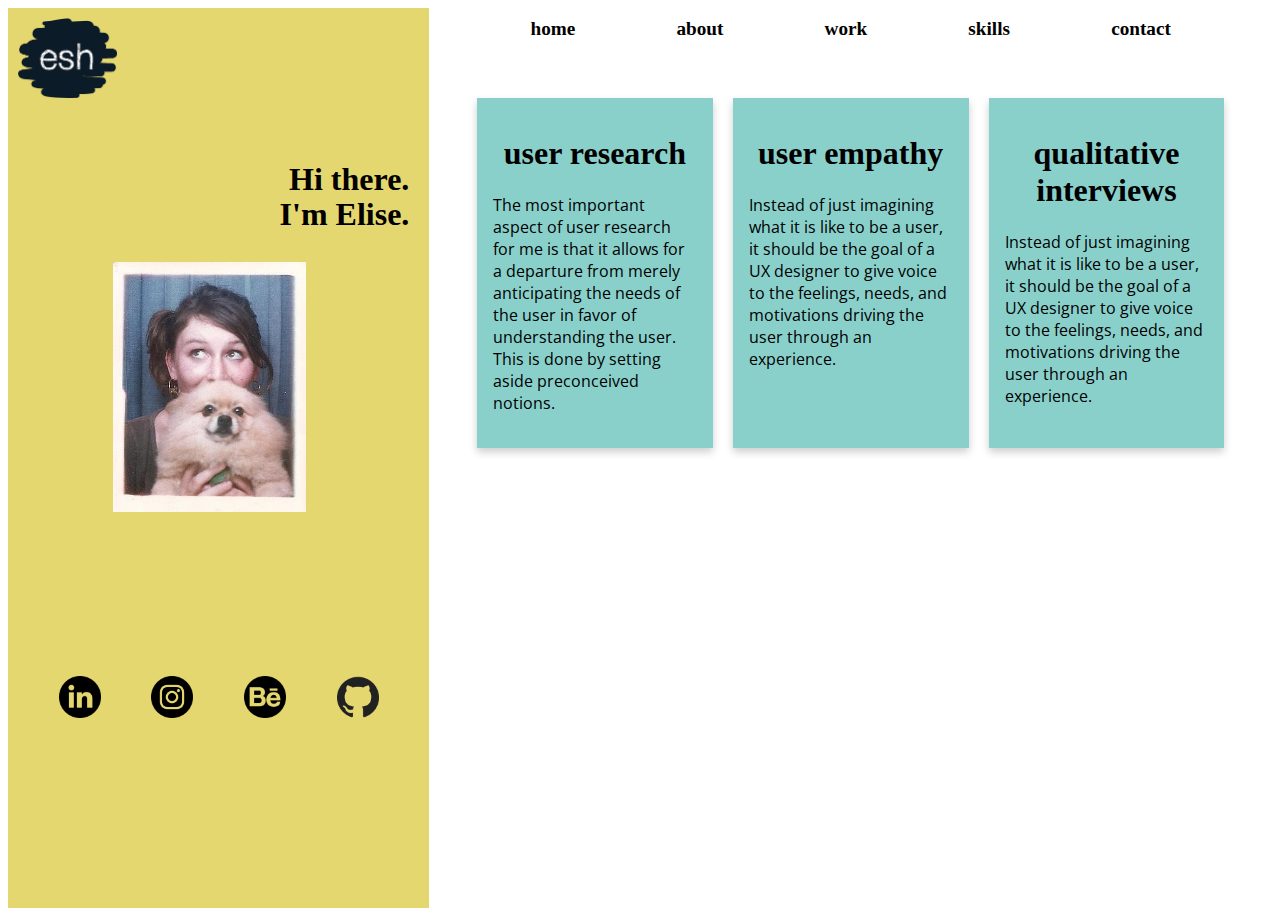
==== skills.html @ 3a0eaf2a "initial commit" ====
<!DOCTYPE html>
<html lang="en">

<head>
<link rel="stylesheet" href="css/style.css">  
<link rel="preconnect" href="https://fonts.gstatic.com">
<link href="https://fonts.googleapis.com/css2?family=Open+Sans&display=swap" rel="stylesheet">
</head>

<div class="grid">
  <header class="header">
    <div class="topnav">
      <a href="index.html">home</a>
      <a href="about.html">about</a>
      <a href="work.html">work</a>
      <a href="skills.html">skills</a>
      <a href="contact.html">contact</a>
    </div>  
  </header>
  
  <aside class="aside">
    <div class="logoHome">
      <a href="index.html"><img alt="..." src="images/ESHlogo.png" height="80px"></a>
    </div>
    <div class="sidebarText">   
      <h1>Hi there.</h1>
      <h1>I'm Elise.</h1>
    </div>
    <div class="heroImage">
      <img src="images/hayesHero.jpg" alt="..." height="250">
    </div>
      <div class="socialIcons">
        <img src="images/010-linkedin.png" alt="..." style="width:10%">
        <img src="images/011-instagram.png" alt="..." style="width:10%">
        <img src="images/behance-logo.png" alt="..." style="width:10%">
        <img src="images/github.png" alt="..." style="width:10%">
      </div>
  </aside>
  
  <main class="main">
    <div class="row skillscardRow">
      <div class="column skillsCardCol">
        <div class="textCard">
          <h1>user research</h1>
          <p style="text-align: left; font-family: Open Sans;">The most important aspect of user research for me is that it allows for a departure from merely anticipating the needs of the user in favor of understanding the user. This is done by setting aside preconceived notions.</p>
        </div>
      </div>
      <div class="column skillsCardCol">
        <div class="textCard">
          <h1>user empathy</h1>
          <p style="text-align: left; font-family: Open Sans;">Instead of just imagining what it is like to be a user, it should be the goal of a UX designer to give voice to the feelings, needs, and motivations driving the user through an experience. 
          </p>
        </div>
      </div>
      <div class="column skillsCardCol">
        <div class="textCard"> <h1>qualitative interviews</h1>
          <p style="text-align: left; font-family: Open Sans;">Instead of just imagining what it is like to be a user, it should be the goal of a UX designer to give voice to the feelings, needs, and motivations driving the user through an experience. 
          </p>
        </div>
      </div>
    </div>
  </main>
  
 
</div>

</html>
---- css/style.css ----
.grid {
    display: grid;
    grid-template-columns: 1fr 2fr;
    grid-template-rows: 10vh 90vh;
  }
  
  .aside {
    background-color: #E4D76F;
  }
  
  .header {
    background-color:white;
  }
  
  .main {
    background-color: white;
  }
  
  .footer {
    background-color: #E4D76F;
  }
  
  .socialIcons {
    padding-top: 10em;
    padding-bottom: 20px;
    display: flex;
    flex-direction: row;
    align-items: center;
    justify-content: space-evenly;
  }
  
  header {
    grid-column-start: 2;
    grid-column-end: 3;
  }
  
  aside {
    grid-column-start: 1;
    grid-column-end: 2;
    grid-row-start: 1;
    grid-row-end: 3;
  }
  
  main {
    grid-column-start: 2;
    grid-column-end: 3;
    grid-row-start: 2;
    grid-row-end: 3;
    /* display: flex;
    justify-content: center; */
  }
  
  /* footer {
    grid-column-start: 1;
    grid-column-end: 2;
    grid-row-start: 3;
    grid-row-end: 4;
  } */
  
  .logoHome {
    padding-left: 10px;
    padding-top: 10px;
  }
  
  .sidebarText {
    overflow: auto;
      padding-top: 50px;
      padding-right: 20px;
      text-align: right;
      line-height: 80%;
      font-family: roboto;
  }
  
  .heroImage {
    display: block;
    margin-left: auto;
    margin-right: auto;
    padding-top: 20px;
    width: 50%;
  }
  
  .topnav {
    padding-top: 10px;
    display: flex;
    /* flex-direction: row; */
    align-items: center;
    justify-content: space-evenly;
    font-family: roboto;
    font-weight: bold;
    font-size: larger;
  }
  
  a:link {
    color:black;
    text-decoration: none;
  }
  
  a:visited {
    color:gray;
    text-decoration: none;
  }
  
  a:hover {
    color: #8AD0CC;
    text-decoration: none;
  }
  
  a:active {
    color: orangered;
    text-decoration: none;
  }
  
  /* photocards */
  .cards {
    display: flex;
    /* flex-wrap: wrap; */
    align-items: flex-start;
    flex-direction: column;
    max-height: 50vh;
  }
  .cards img {
    padding-top: 10px;
    padding-left: 10px;
    max-width: 40vh;
  }

  /* textcards */
  * {
    box-sizing: border-box;
  }
  
  body {
    font-family: roboto;
  }
  
  /* Float four columns side by side */
  .skillsCardCol {
    float: left;
    width: 30%;
    padding: 0 10px;
  }
  
  /* Remove extra left and right margins, due to padding in columns */
  .skillscardRow {margin: 0 -5px;
    display: flex;
    justify-content: center;
    /* flex-wrap: wrap; */
  }

  
  /* Clear floats after the columns */
  /* .row:after {
    content: "";
    display: table;
    clear: both;
  } */
  
  /* Style the counter cards */
  .textCard {
    box-shadow: 0 4px 8px 0 rgba(0, 0, 0, 0.2); /* this adds the "card" effect */
    padding: 16px;
    text-align: center;
    background-color: #89D0CB;
    min-height: 350px;
  }
  
  /* Responsive columns - one column layout (vertical) on small screens */
  /* @media screen and (max-width: 600px) {
    .col {
      width: 100%;
      display: block;
      margin-bottom: 20px;
    }
  } */
  

   /* .introPics {
     display: flex;
     align-items: center;
   } */


  .outer-grid {
    display: flex;
    flex-wrap: wrap;
    padding: 0 4px;
    align-items: center;
    justify-content: center;
 }
 .inner-grid {
    flex: 45%;
    max-width: 45%;
    padding: 0 4px;
 }
 .inner-grid img {
    margin-top: 8px;
    width: 100%;
    padding: 10px;
 }
 @media screen and (max-width: 800px) {
    .inner-grid {
       flex: 50%;
       max-width: 50%;
    }
 }
 @media screen and (max-width: 600px) {
    .inner-grid {
       flex: 100%;
       max-width: 100%;
    }
    .heroImage {
      width: 10%;
      margin-left: 0;
    }
 }
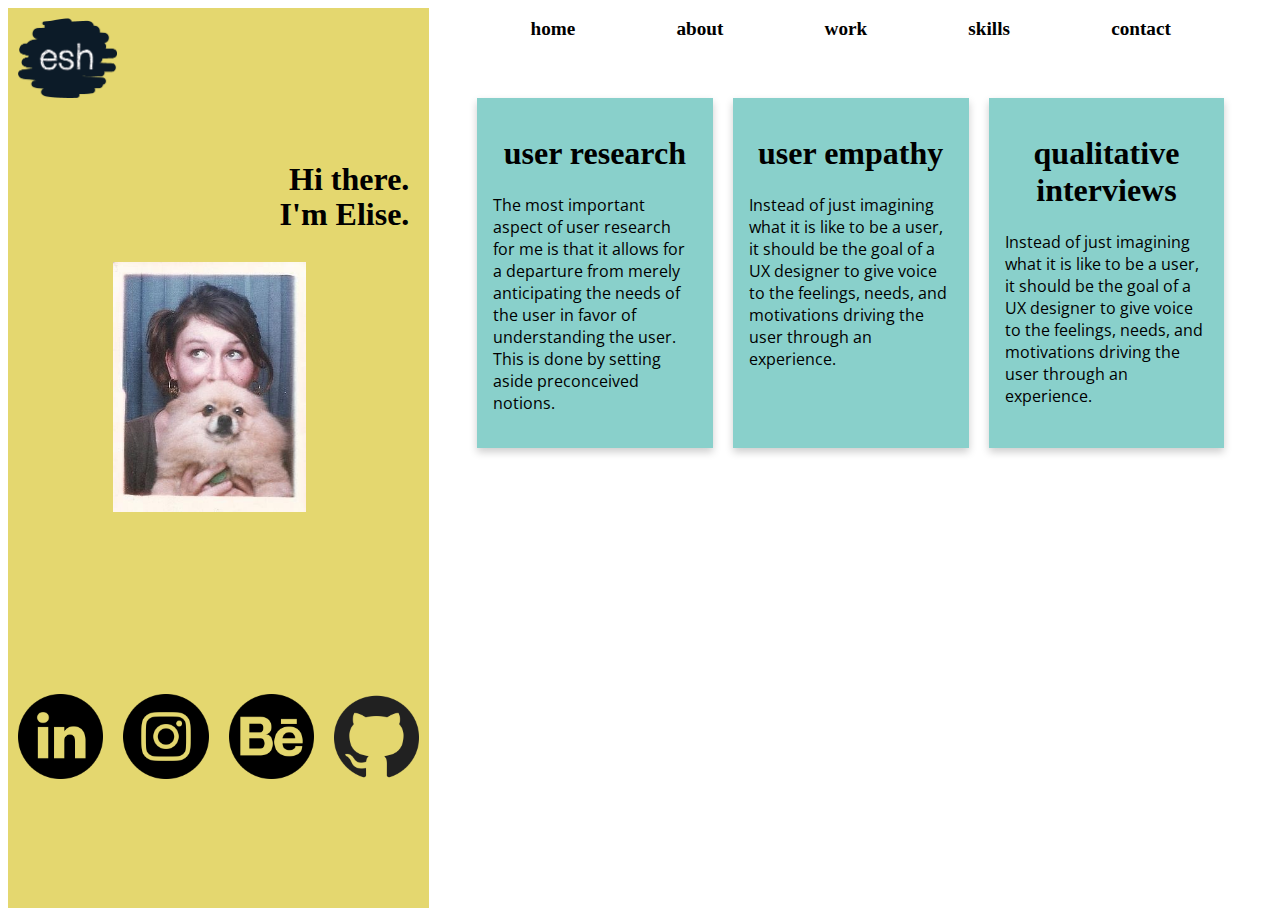
==== commit 3581151b: "updates 3" ====
--- a/skills.html
+++ b/skills.html
@@ -29,12 +29,12 @@
     <div class="heroImage">
       <img src="images/hayesHero.jpg" alt="..." height="250">
     </div>
-      <div class="socialIcons">
-        <img src="images/010-linkedin.png" alt="..." style="width:10%">
-        <img src="images/011-instagram.png" alt="..." style="width:10%">
-        <img src="images/behance-logo.png" alt="..." style="width:10%">
-        <img src="images/github.png" alt="..." style="width:10%">
-      </div>
+    <div class="socialIcons">
+      <a href="https://www.linkedin.com/in/elise-hayes-9b1636106/"><img src="images/010-linkedin.png" alt="..."></a>
+      <a href="https://www.instagram.com/bulliebelle/"><img src="images/011-instagram.png" alt="..."></a>
+      <a href="https://www.behance.net/elisehayes"><img src="images/behance-logo.png" alt="..."></a>
+      <a href="https://github.com/eliseonahouse"><img src="images/github.png" alt="..."></a>
+    </div>
   </aside>
   
   <main class="main">
--- a/css/style.css
+++ b/css/style.css
@@ -26,7 +26,16 @@
     display: flex;
     flex-direction: row;
     align-items: center;
-    justify-content: space-evenly;
+    justify-content: space-between;
+    width: 1005;
+    
+  }
+
+  .socialIcons img {
+    /* max-width: 70%; */
+    margin-top: 8px;
+    width: 100%;
+    padding: 10px;
   }
   
   header {
@@ -106,14 +115,14 @@
   }
   
   a:active {
-    color: orangered;
+    color: #8AD0CC;
     text-decoration: none;
   }
   
   /* photocards */
   .cards {
     display: flex;
-    /* flex-wrap: wrap; */
+    flex-wrap: wrap;
     align-items: flex-start;
     flex-direction: column;
     max-height: 50vh;
@@ -202,6 +211,10 @@
        flex: 50%;
        max-width: 50%;
     }
+    .heroImage {
+      width: 10%;
+      margin-left: 10px;
+    }
  }
  @media screen and (max-width: 600px) {
     .inner-grid {
@@ -213,3 +226,21 @@
       margin-left: 0;
     }
  }
+
+ .image-frame {
+   display: flex;
+   float: center; 
+   padding-left: 10px; 
+   margin: 5px;
+   position: relative;
+   color: #333;
+  }
+
+  .image-frame .image-caption {
+    display: none;
+    position: absolute;
+    bottom: 0px;
+    padding: 5px;
+    background: lightgray;
+    width: 290px;
+    opacity: 0.8;}